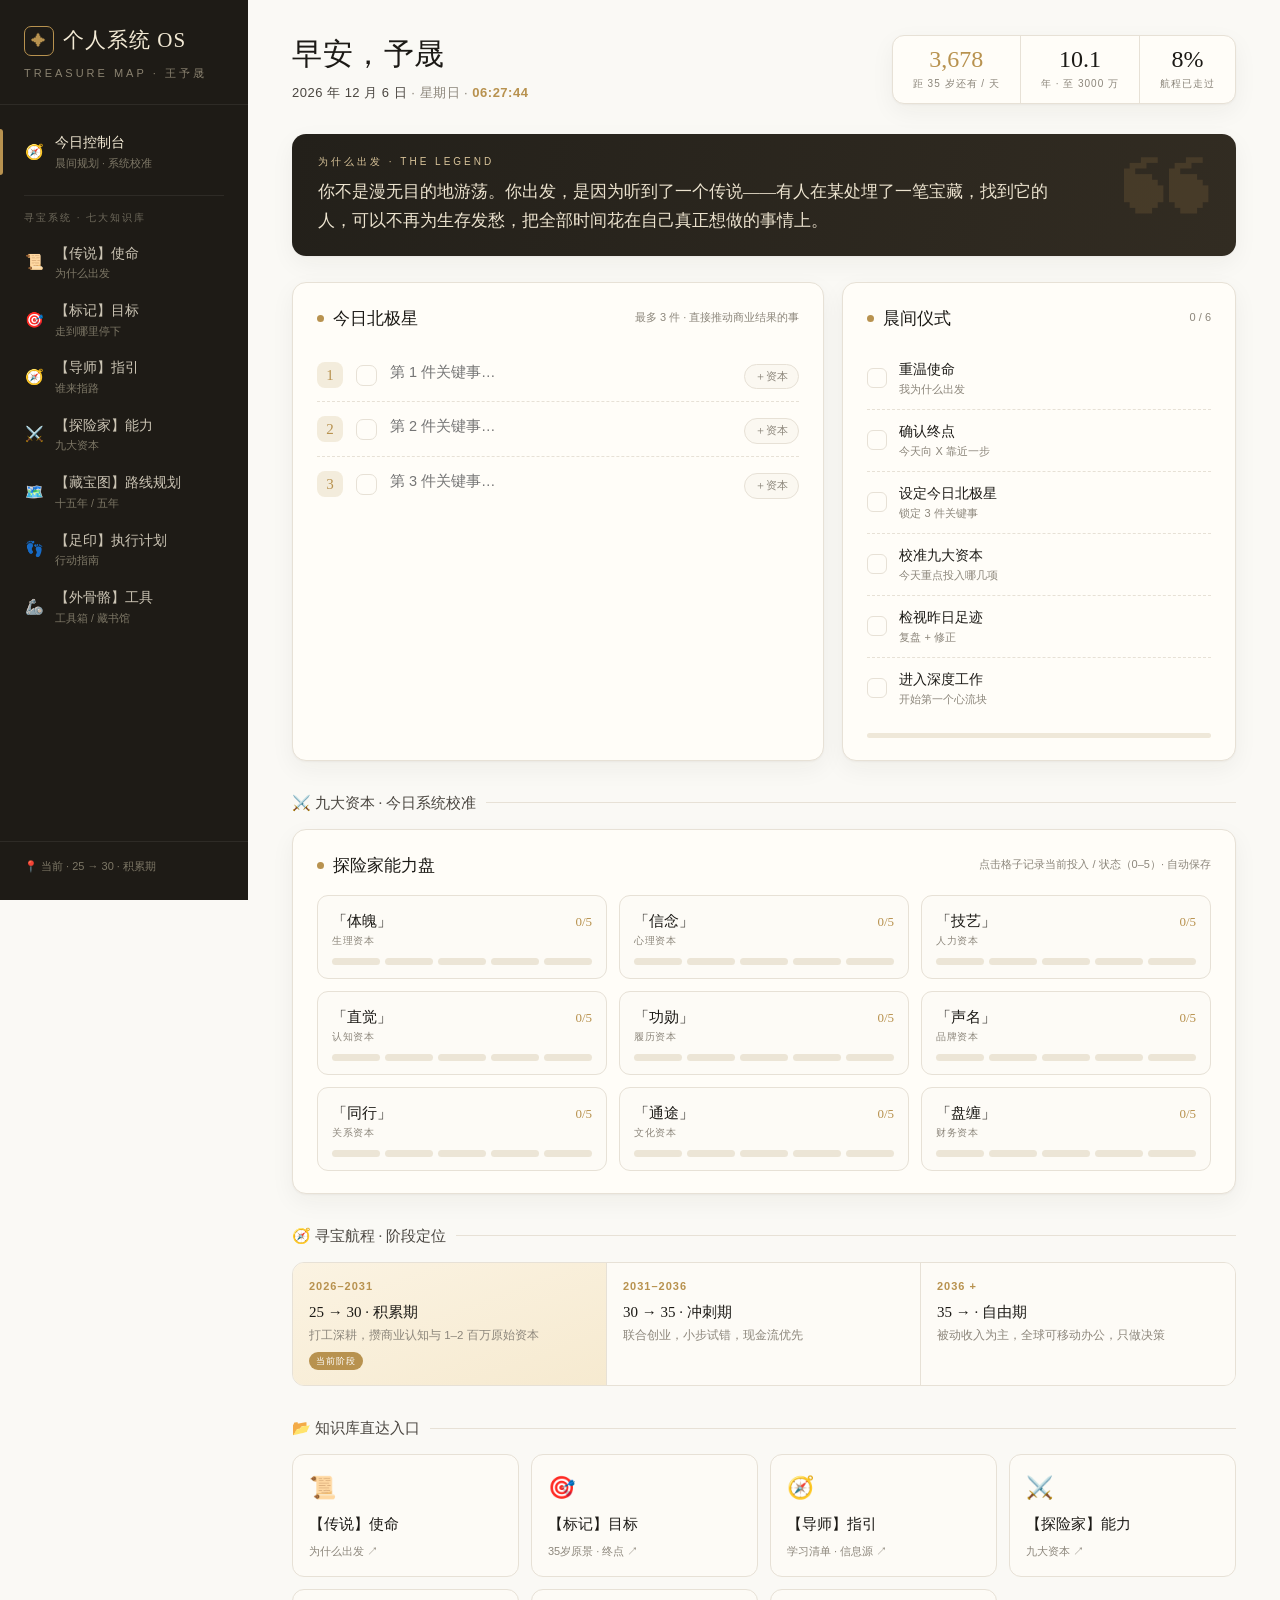
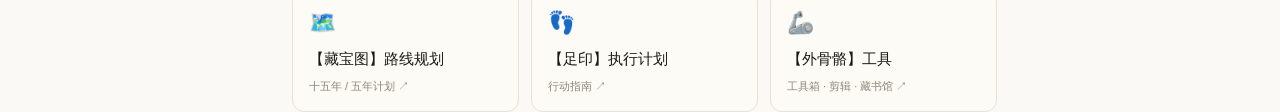
==== os/index.html @ bfb96352 "Add personal OS morning dashboard" ====
<!DOCTYPE html>
<html lang="zh-CN">
<head>
<meta charset="UTF-8">
<meta name="viewport" content="width=device-width, initial-scale=1.0">
<title>个人系统 OS · 晨间控制台</title>
<style>
  :root{
    --bg:#faf9f5;
    --ink:#1c1a16;
    --ink-soft:#4a4640;
    --muted:#8c867b;
    --line:#e7e1d6;
    --card:#fffdf8;
    --gold:#b8924f;
    --gold-soft:#d9c49a;
    --teal:#5a8a82;
    --rust:#a8623f;
    --sidebar:#1e1b16;
    --sidebar-soft:#2a2620;
    --shadow:0 1px 2px rgba(40,33,20,.04),0 8px 24px rgba(40,33,20,.05);
    --serif:"Songti SC","STSong","宋体","Source Han Serif SC",serif;
    --sans:"PingFang SC","SF Pro Text",-apple-system,"Helvetica Neue",sans-serif;
  }
  *{margin:0;padding:0;box-sizing:border-box}
  html,body{height:100%}
  body{
    background:var(--bg);color:var(--ink);font-family:var(--sans);
    font-size:14px;line-height:1.6;-webkit-font-smoothing:antialiased;
    display:flex;
  }
  ::-webkit-scrollbar{width:10px;height:10px}
  ::-webkit-scrollbar-thumb{background:#ddd6c8;border-radius:6px;border:2px solid var(--bg)}

  /* ── SIDEBAR ── */
  .sidebar{
    width:248px;flex-shrink:0;height:100vh;position:sticky;top:0;
    background:var(--sidebar);color:#d8d2c4;
    display:flex;flex-direction:column;padding:24px 0;
  }
  .brand{padding:0 24px 22px;border-bottom:1px solid rgba(255,255,255,.07);margin-bottom:18px}
  .brand .logo{
    font-family:var(--serif);font-size:21px;color:#f3ead5;letter-spacing:1px;
    display:flex;align-items:center;gap:9px;
  }
  .brand .logo .mark{
    width:30px;height:30px;border:1.5px solid var(--gold);border-radius:7px;
    display:grid;place-items:center;font-size:15px;color:var(--gold);
  }
  .brand .sub{font-size:11px;color:#8a8270;letter-spacing:3px;margin-top:7px;text-transform:uppercase}

  .nav-label{font-size:10px;letter-spacing:2px;color:#6f6a5c;padding:0 24px;margin:6px 0 8px;text-transform:uppercase}
  .nav{flex:1;overflow-y:auto;padding-bottom:10px}
  .nav::-webkit-scrollbar{width:0}
  .nav a{
    display:flex;align-items:center;gap:11px;padding:9px 24px;
    color:#cbc4b4;text-decoration:none;font-size:13.5px;position:relative;
    transition:background .15s,color .15s;
  }
  .nav a .ico{font-size:15px;width:20px;text-align:center;flex-shrink:0}
  .nav a .tx{flex:1}
  .nav a .tx small{display:block;font-size:10.5px;color:#7d7766;margin-top:1px}
  .nav a:hover{background:var(--sidebar-soft);color:#f3ead5}
  .nav a.home{color:#f3ead5}
  .nav a.home.active::before{content:"";position:absolute;left:0;top:6px;bottom:6px;width:3px;background:var(--gold);border-radius:0 3px 3px 0}
  .nav a .ext{font-size:10px;color:#6f6a5c;opacity:0}
  .nav a:hover .ext{opacity:1}
  .nav .divider{height:1px;background:rgba(255,255,255,.07);margin:14px 24px}

  .side-foot{padding:16px 24px 0;border-top:1px solid rgba(255,255,255,.07);font-size:11px;color:#7d7766}

  /* ── MAIN ── */
  .main{flex:1;min-width:0;padding:30px 44px 60px;max-width:1180px}

  .topbar{display:flex;justify-content:space-between;align-items:flex-end;margin-bottom:30px;flex-wrap:wrap;gap:18px}
  .hello h1{font-family:var(--serif);font-size:30px;font-weight:500;letter-spacing:.5px}
  .hello .date{color:var(--muted);font-size:13px;margin-top:5px;letter-spacing:.5px}
  .hello .date b{color:var(--ink-soft);font-weight:500}
  .clock{font-variant-numeric:tabular-nums;color:var(--gold);font-weight:600}

  .countdown{
    display:flex;gap:0;background:var(--card);border:1px solid var(--line);
    border-radius:12px;overflow:hidden;box-shadow:var(--shadow)
  }
  .cd-cell{padding:11px 20px;text-align:center;border-right:1px solid var(--line)}
  .cd-cell:last-child{border-right:none}
  .cd-cell .n{font-family:var(--serif);font-size:24px;color:var(--ink);line-height:1;font-variant-numeric:tabular-nums}
  .cd-cell .l{font-size:10px;color:var(--muted);letter-spacing:1px;margin-top:5px}
  .cd-cell.accent .n{color:var(--gold)}

  /* mission strip */
  .mission{
    background:linear-gradient(105deg,#23201a,#322c22);color:#ece3cf;
    border-radius:14px;padding:20px 26px;margin-bottom:26px;position:relative;overflow:hidden;
    box-shadow:var(--shadow)
  }
  .mission::after{content:"❝";position:absolute;right:22px;top:0px;font-size:90px;color:rgba(184,146,79,.16);font-family:var(--serif)}
  .mission .tag{font-size:10px;letter-spacing:3px;color:var(--gold-soft);text-transform:uppercase;margin-bottom:8px}
  .mission p{font-family:var(--serif);font-size:16.5px;line-height:1.75;max-width:760px}

  /* grid */
  .grid{display:grid;gap:18px}
  .g2{grid-template-columns:1.15fr .85fr}
  @media(max-width:980px){.g2{grid-template-columns:1fr}}

  .panel{background:var(--card);border:1px solid var(--line);border-radius:14px;padding:22px 24px;box-shadow:var(--shadow)}
  .panel-h{display:flex;align-items:center;justify-content:space-between;margin-bottom:16px}
  .panel-h .t{font-family:var(--serif);font-size:17px;display:flex;align-items:center;gap:9px}
  .panel-h .t .dot{width:7px;height:7px;border-radius:50%;background:var(--gold)}
  .panel-h .hint{font-size:11px;color:var(--muted)}

  /* priorities */
  .star{display:flex;align-items:flex-start;gap:13px;padding:12px 0;border-bottom:1px dashed var(--line)}
  .star:last-child{border-bottom:none}
  .star .idx{
    width:26px;height:26px;flex-shrink:0;border-radius:8px;background:#f3ecdc;color:var(--gold);
    font-family:var(--serif);font-size:15px;display:grid;place-items:center;margin-top:2px
  }
  .star.done .idx{background:var(--gold);color:#fff}
  .star input.txt{
    flex:1;border:none;background:transparent;font-family:var(--sans);font-size:14.5px;color:var(--ink);
    padding:4px 0;outline:none;border-bottom:1px solid transparent
  }
  .star input.txt:focus{border-bottom-color:var(--gold-soft)}
  .star.done input.txt{text-decoration:line-through;color:var(--muted)}
  .star .chk{
    width:21px;height:21px;flex-shrink:0;border:1.5px solid var(--line);border-radius:7px;cursor:pointer;
    margin-top:5px;display:grid;place-items:center;color:#fff;font-size:12px;transition:.15s
  }
  .star.done .chk{background:var(--teal);border-color:var(--teal)}
  .star .cap{
    flex-shrink:0;margin-top:4px;font-size:11px;color:var(--muted);border:1px solid var(--line);
    border-radius:20px;padding:3px 10px;background:#fbf8f1;cursor:pointer;white-space:nowrap
  }

  /* ritual */
  .ritual li{list-style:none;display:flex;align-items:center;gap:12px;padding:10px 0;border-bottom:1px dashed var(--line);cursor:pointer}
  .ritual li:last-child{border-bottom:none}
  .ritual .box{width:20px;height:20px;border:1.5px solid var(--line);border-radius:6px;display:grid;place-items:center;color:#fff;font-size:12px;flex-shrink:0;transition:.15s}
  .ritual li.on .box{background:var(--gold);border-color:var(--gold)}
  .ritual li.on .lab{color:var(--muted);text-decoration:line-through}
  .ritual .lab{font-size:14px}
  .ritual .lab small{display:block;font-size:11px;color:var(--muted);margin-top:1px}
  .ritual-bar{height:5px;background:#efe8d9;border-radius:4px;margin-top:14px;overflow:hidden}
  .ritual-bar i{display:block;height:100%;background:var(--gold);width:0;transition:width .35s}

  /* capitals */
  .caps{display:grid;grid-template-columns:repeat(3,1fr);gap:12px;margin-top:2px}
  @media(max-width:560px){.caps{grid-template-columns:repeat(2,1fr)}}
  .cap-card{border:1px solid var(--line);border-radius:11px;padding:13px 14px;background:#fdfbf6;transition:.15s}
  .cap-card:hover{border-color:var(--gold-soft);background:#fffdf8}
  .cap-card .hd{display:flex;justify-content:space-between;align-items:baseline;margin-bottom:9px}
  .cap-card .nm{font-family:var(--serif);font-size:15px}
  .cap-card .sub{font-size:10px;color:var(--muted);letter-spacing:.5px}
  .cap-card .score{font-family:var(--serif);font-size:13px;color:var(--gold)}
  .dots{display:flex;gap:5px}
  .dots .d{flex:1;height:7px;border-radius:4px;background:#ece5d6;cursor:pointer;transition:.12s}
  .dots .d.on{background:var(--gold)}
  .dots .d:hover{transform:scaleY(1.5)}

  /* phase timeline */
  .phases{display:grid;grid-template-columns:repeat(3,1fr);gap:0;border:1px solid var(--line);border-radius:12px;overflow:hidden;margin-top:2px}
  .ph{padding:15px 16px;border-right:1px solid var(--line);background:#fdfbf6}
  .ph:last-child{border-right:none}
  .ph.now{background:linear-gradient(160deg,#fbf3e2,#f6ead0)}
  .ph .yr{font-size:11px;color:var(--gold);letter-spacing:1px;font-weight:600}
  .ph .ti{font-family:var(--serif);font-size:15px;margin:5px 0 3px}
  .ph .de{font-size:11.5px;color:var(--muted);line-height:1.5}
  .ph.now .badge{display:inline-block;font-size:9px;background:var(--gold);color:#fff;padding:2px 7px;border-radius:10px;letter-spacing:1px;margin-top:7px}

  /* launch grid */
  .launch{display:grid;grid-template-columns:repeat(4,1fr);gap:12px}
  @media(max-width:880px){.launch{grid-template-columns:repeat(2,1fr)}}
  .lc{
    display:flex;flex-direction:column;gap:7px;text-decoration:none;color:var(--ink);
    border:1px solid var(--line);border-radius:12px;padding:15px 16px;background:#fdfbf6;transition:.15s
  }
  .lc:hover{border-color:var(--gold);transform:translateY(-2px);box-shadow:var(--shadow);background:#fffdf8}
  .lc .ic{font-size:22px}
  .lc .nm{font-family:var(--serif);font-size:15px}
  .lc .de{font-size:11px;color:var(--muted)}

  .sect-title{font-family:var(--serif);font-size:15px;color:var(--ink-soft);margin:30px 0 14px;display:flex;align-items:center;gap:10px}
  .sect-title::after{content:"";flex:1;height:1px;background:var(--line)}

  .saved-tip{position:fixed;bottom:22px;right:26px;background:var(--ink);color:#f3ead5;font-size:12px;padding:9px 16px;border-radius:20px;opacity:0;transform:translateY(8px);transition:.25s;pointer-events:none;z-index:50}
  .saved-tip.show{opacity:1;transform:translateY(0)}
</style>
</head>
<body>

<!-- ───────── SIDEBAR ───────── -->
<aside class="sidebar">
  <div class="brand">
    <div class="logo"><span class="mark">✦</span> 个人系统 OS</div>
    <div class="sub">Treasure Map · 王予晟</div>
  </div>

  <nav class="nav">
    <a href="#" class="home active"><span class="ico">🧭</span><span class="tx">今日控制台<small>晨间规划 · 系统校准</small></span></a>
    <div class="divider"></div>
    <div class="nav-label">寻宝系统 · 七大知识库</div>

    <a href="https://my.feishu.cn/wiki/W8bUwtfz1iXm40kJMo3cALyXnhd" target="_blank"><span class="ico">📜</span><span class="tx">【传说】使命<small>为什么出发</small></span><span class="ext">↗</span></a>
    <a href="https://my.feishu.cn/wiki/PboUwF8nfiOE4YkIFzfcn65tnSg" target="_blank"><span class="ico">🎯</span><span class="tx">【标记】目标<small>走到哪里停下</small></span><span class="ext">↗</span></a>
    <a href="https://my.feishu.cn/wiki/UaN1wxCb2ilBAKktVw6cxKWbnWg" target="_blank"><span class="ico">🧭</span><span class="tx">【导师】指引<small>谁来指路</small></span><span class="ext">↗</span></a>
    <a href="https://my.feishu.cn/wiki/TVHJw3Ap9iF0UckOXfgcaRYanTe" target="_blank"><span class="ico">⚔️</span><span class="tx">【探险家】能力<small>九大资本</small></span><span class="ext">↗</span></a>
    <a href="https://my.feishu.cn/wiki/DqWqw1ga5i4pvEkThVqc7hNpnsd" target="_blank"><span class="ico">🗺️</span><span class="tx">【藏宝图】路线规划<small>十五年 / 五年</small></span><span class="ext">↗</span></a>
    <a href="https://my.feishu.cn/wiki/Y8giw7XcXictGJkpiPCcrjdNnCc" target="_blank"><span class="ico">👣</span><span class="tx">【足印】执行计划<small>行动指南</small></span><span class="ext">↗</span></a>
    <a href="https://my.feishu.cn/wiki/VmKjwrm8QiIky1kIU89cDOdmn3g" target="_blank"><span class="ico">🦾</span><span class="tx">【外骨骼】工具<small>工具箱 / 藏书馆</small></span><span class="ext">↗</span></a>
  </nav>

  <div class="side-foot">
    <div id="phaseFoot">— 当前阶段 —</div>
  </div>
</aside>

<!-- ───────── MAIN ───────── -->
<main class="main">

  <div class="topbar">
    <div class="hello">
      <h1 id="greet">早安，予晟</h1>
      <div class="date" id="dateLine">加载中…</div>
    </div>
    <div class="countdown" id="countdown"></div>
  </div>

  <!-- 使命提醒 -->
  <div class="mission">
    <div class="tag">为什么出发 · The Legend</div>
    <p id="missionText">你不是漫无目的地游荡。你出发，是因为听到了一个传说——有人在某处埋了一笔宝藏，找到它的人，可以不再为生存发愁，把全部时间花在自己真正想做的事情上。</p>
  </div>

  <!-- 今日北极星 + 晨间仪式 -->
  <div class="grid g2">
    <div class="panel">
      <div class="panel-h">
        <div class="t"><span class="dot"></span>今日北极星</div>
        <div class="hint">最多 3 件 · 直接推动商业结果的事</div>
      </div>
      <div id="stars"></div>
    </div>

    <div class="panel">
      <div class="panel-h">
        <div class="t"><span class="dot"></span>晨间仪式</div>
        <div class="hint" id="ritualPct">0 / 6</div>
      </div>
      <ul class="ritual" id="ritual"></ul>
      <div class="ritual-bar"><i id="ritualFill"></i></div>
    </div>
  </div>

  <!-- 九大资本 -->
  <div class="sect-title">⚔️ 九大资本 · 今日系统校准</div>
  <div class="panel">
    <div class="panel-h">
      <div class="t"><span class="dot"></span>探险家能力盘</div>
      <div class="hint">点击格子记录当前投入 / 状态（0–5）· 自动保存</div>
    </div>
    <div class="caps" id="caps"></div>
  </div>

  <!-- 人生阶段 -->
  <div class="sect-title">🧭 寻宝航程 · 阶段定位</div>
  <div class="phases" id="phases"></div>

  <!-- 知识库入口 -->
  <div class="sect-title">📂 知识库直达入口</div>
  <div class="launch" id="launch"></div>

</main>

<div class="saved-tip" id="savedTip">已保存 ✓</div>

<script>
const $=(s,r=document)=>r.querySelector(s);
const todayKey=()=>{const d=new Date();return d.getFullYear()+'-'+String(d.getMonth()+1).padStart(2,'0')+'-'+String(d.getDate()).padStart(2,'0')};
const load=(k,f)=>{try{return JSON.parse(localStorage.getItem(k))??f}catch(e){return f}};
const save=(k,v)=>{localStorage.setItem(k,JSON.stringify(v));tip()};
let tipT;function tip(){const t=$('#savedTip');t.classList.add('show');clearTimeout(tipT);tipT=setTimeout(()=>t.classList.remove('show'),1100)}

/* ── 数据定义 ── */
const CAPITALS=[
  ['体魄','生理资本'],['信念','心理资本'],['技艺','人力资本'],
  ['直觉','认知资本'],['功勋','履历资本'],['声名','品牌资本'],
  ['同行','关系资本'],['通途','文化资本'],['盘缠','财务资本']
];
const RITUAL=[
  ['重温使命','我为什么出发'],
  ['确认终点','今天向 X 靠近一步'],
  ['设定今日北极星','锁定 3 件关键事'],
  ['校准九大资本','今天重点投入哪几项'],
  ['检视昨日足迹','复盘 + 修正'],
  ['进入深度工作','开始第一个心流块']
];
const KB=[
  ['📜','【传说】使命','为什么出发','W8bUwtfz1iXm40kJMo3cALyXnhd'],
  ['🎯','【标记】目标','35岁原景 · 终点','PboUwF8nfiOE4YkIFzfcn65tnSg'],
  ['🧭','【导师】指引','学习清单 · 信息源','UaN1wxCb2ilBAKktVw6cxKWbnWg'],
  ['⚔️','【探险家】能力','九大资本','TVHJw3Ap9iF0UckOXfgcaRYanTe'],
  ['🗺️','【藏宝图】路线规划','十五年 / 五年计划','DqWqw1ga5i4pvEkThVqc7hNpnsd'],
  ['👣','【足印】执行计划','行动指南','Y8giw7XcXictGJkpiPCcrjdNnCc'],
  ['🦾','【外骨骼】工具','工具箱 · 剪辑 · 藏书馆','VmKjwrm8QiIky1kIU89cDOdmn3g']
];
const PHASES=[
  ['2026–2031','25 → 30 · 积累期','打工深耕，攒商业认知与 1–2 百万原始资本',2026,2031],
  ['2031–2036','30 → 35 · 冲刺期','联合创业，小步试错，现金流优先',2031,2036],
  ['2036 +','35 → · 自由期','被动收入为主，全球可移动办公，只做决策',2036,2046]
];
const TARGET=new Date('2036-12-31T00:00:00');
const JOURNEY_START=new Date('2026-01-01T00:00:00');

/* ── 顶部时间 + 问候 ── */
function tickTop(){
  const now=new Date();
  const wd=['日','一','二','三','四','五','六'][now.getDay()];
  const hh=String(now.getHours()).padStart(2,'0');
  const mm=String(now.getMinutes()).padStart(2,'0');
  const ss=String(now.getSeconds()).padStart(2,'0');
  $('#dateLine').innerHTML=`<b>${now.getFullYear()} 年 ${now.getMonth()+1} 月 ${now.getDate()} 日</b> · 星期${wd} · <span class="clock">${hh}:${mm}:${ss}</span>`;
  const h=now.getHours();
  let g='早安';if(h>=11&&h<14)g='午安';else if(h>=14&&h<18)g='下午好';else if(h>=18||h<5)g='晚上好';
  $('#greet').textContent=g+'，予晟';
}
function renderCountdown(){
  const now=new Date();
  const daysLeft=Math.ceil((TARGET-now)/864e5);
  const total=(TARGET-JOURNEY_START)/864e5;
  const passed=(now-JOURNEY_START)/864e5;
  const pct=Math.max(0,Math.min(100,Math.round(passed/total*100)));
  const yrsLeft=(daysLeft/365).toFixed(1);
  $('#countdown').innerHTML=`
    <div class="cd-cell accent"><div class="n">${daysLeft.toLocaleString()}</div><div class="l">距 35 岁还有 / 天</div></div>
    <div class="cd-cell"><div class="n">${yrsLeft}</div><div class="l">年 · 至 3000 万</div></div>
    <div class="cd-cell"><div class="n">${pct}%</div><div class="l">航程已走过</div></div>`;
}

/* ── 北极星 ── */
function renderStars(){
  const k='plan_'+todayKey();
  const data=load(k,{stars:[{t:'',d:false,c:''},{t:'',d:false,c:''},{t:'',d:false,c:''}],ritual:[]});
  const box=$('#stars');box.innerHTML='';
  data.stars.forEach((s,i)=>{
    const row=document.createElement('div');
    row.className='star'+(s.d?' done':'');
    row.innerHTML=`
      <div class="idx">${i+1}</div>
      <div class="chk">${s.d?'✓':''}</div>
      <input class="txt" placeholder="第 ${i+1} 件关键事…" value="${(s.t||'').replace(/"/g,'&quot;')}">
      <div class="cap" title="点击切换它建设的资本">${s.c||'＋资本'}</div>`;
    row.querySelector('.chk').onclick=()=>{s.d=!s.d;save(k,data);renderStars()};
    row.querySelector('.txt').oninput=e=>{s.t=e.target.value;localStorage.setItem(k,JSON.stringify(data))};
    row.querySelector('.txt').onblur=()=>tip();
    row.querySelector('.cap').onclick=()=>{
      const names=CAPITALS.map(c=>c[0]);
      let idx=names.indexOf((s.c||'').replace('· ',''));
      idx=(idx+1)%(names.length+1);
      s.c=idx===names.length?'':'· '+names[idx];
      save(k,data);renderStars();
    };
    box.appendChild(row);
  });
}

/* ── 晨间仪式 ── */
function renderRitual(){
  const k='plan_'+todayKey();
  const data=load(k,{stars:[],ritual:[]});
  if(!data.ritual||data.ritual.length!==RITUAL.length)data.ritual=RITUAL.map(()=>false);
  const ul=$('#ritual');ul.innerHTML='';
  RITUAL.forEach((r,i)=>{
    const li=document.createElement('li');
    li.className=data.ritual[i]?'on':'';
    li.innerHTML=`<div class="box">${data.ritual[i]?'✓':''}</div><div class="lab">${r[0]}<small>${r[1]}</small></div>`;
    li.onclick=()=>{data.ritual[i]=!data.ritual[i];save(k,data);renderRitual()};
    ul.appendChild(li);
  });
  const done=data.ritual.filter(Boolean).length;
  $('#ritualPct').textContent=done+' / '+RITUAL.length;
  $('#ritualFill').style.width=(done/RITUAL.length*100)+'%';
}

/* ── 九大资本 ── */
function renderCaps(){
  const k='caps_'+todayKey();
  const data=load(k,CAPITALS.map(()=>0));
  const box=$('#caps');box.innerHTML='';
  CAPITALS.forEach((c,i)=>{
    const card=document.createElement('div');card.className='cap-card';
    let dots='';for(let j=1;j<=5;j++)dots+=`<div class="d ${j<=data[i]?'on':''}" data-v="${j}"></div>`;
    card.innerHTML=`<div class="hd"><div><div class="nm">「${c[0]}」</div><div class="sub">${c[1]}</div></div><div class="score">${data[i]}/5</div></div><div class="dots">${dots}</div>`;
    card.querySelectorAll('.d').forEach(d=>{
      d.onclick=()=>{const v=+d.dataset.v;data[i]=(data[i]===v)?v-1:v;save(k,data);renderCaps()};
    });
    box.appendChild(card);
  });
}

/* ── 阶段 ── */
function renderPhases(){
  const yr=new Date().getFullYear();
  const box=$('#phases');box.innerHTML='';
  let cur='';
  PHASES.forEach(p=>{
    const now=yr>=p[3]&&yr<p[4];
    if(now)cur=p[1];
    box.innerHTML+=`<div class="ph ${now?'now':''}"><div class="yr">${p[0]}</div><div class="ti">${p[1]}</div><div class="de">${p[2]}</div>${now?'<span class="badge">当前阶段</span>':''}</div>`;
  });
  $('#phaseFoot').innerHTML=`📍 当前 · ${cur||'积累期'}`;
}

/* ── 入口 ── */
function renderLaunch(){
  const box=$('#launch');box.innerHTML='';
  KB.forEach(([ic,nm,de,tok])=>{
    box.innerHTML+=`<a class="lc" href="https://my.feishu.cn/wiki/${tok}" target="_blank"><div class="ic">${ic}</div><div class="nm">${nm}</div><div class="de">${de} ↗</div></a>`;
  });
}

/* ── init ── */
tickTop();setInterval(tickTop,1000);
renderCountdown();setInterval(renderCountdown,3600000);
renderStars();renderRitual();renderCaps();renderPhases();renderLaunch();
</script>
</body>
</html>
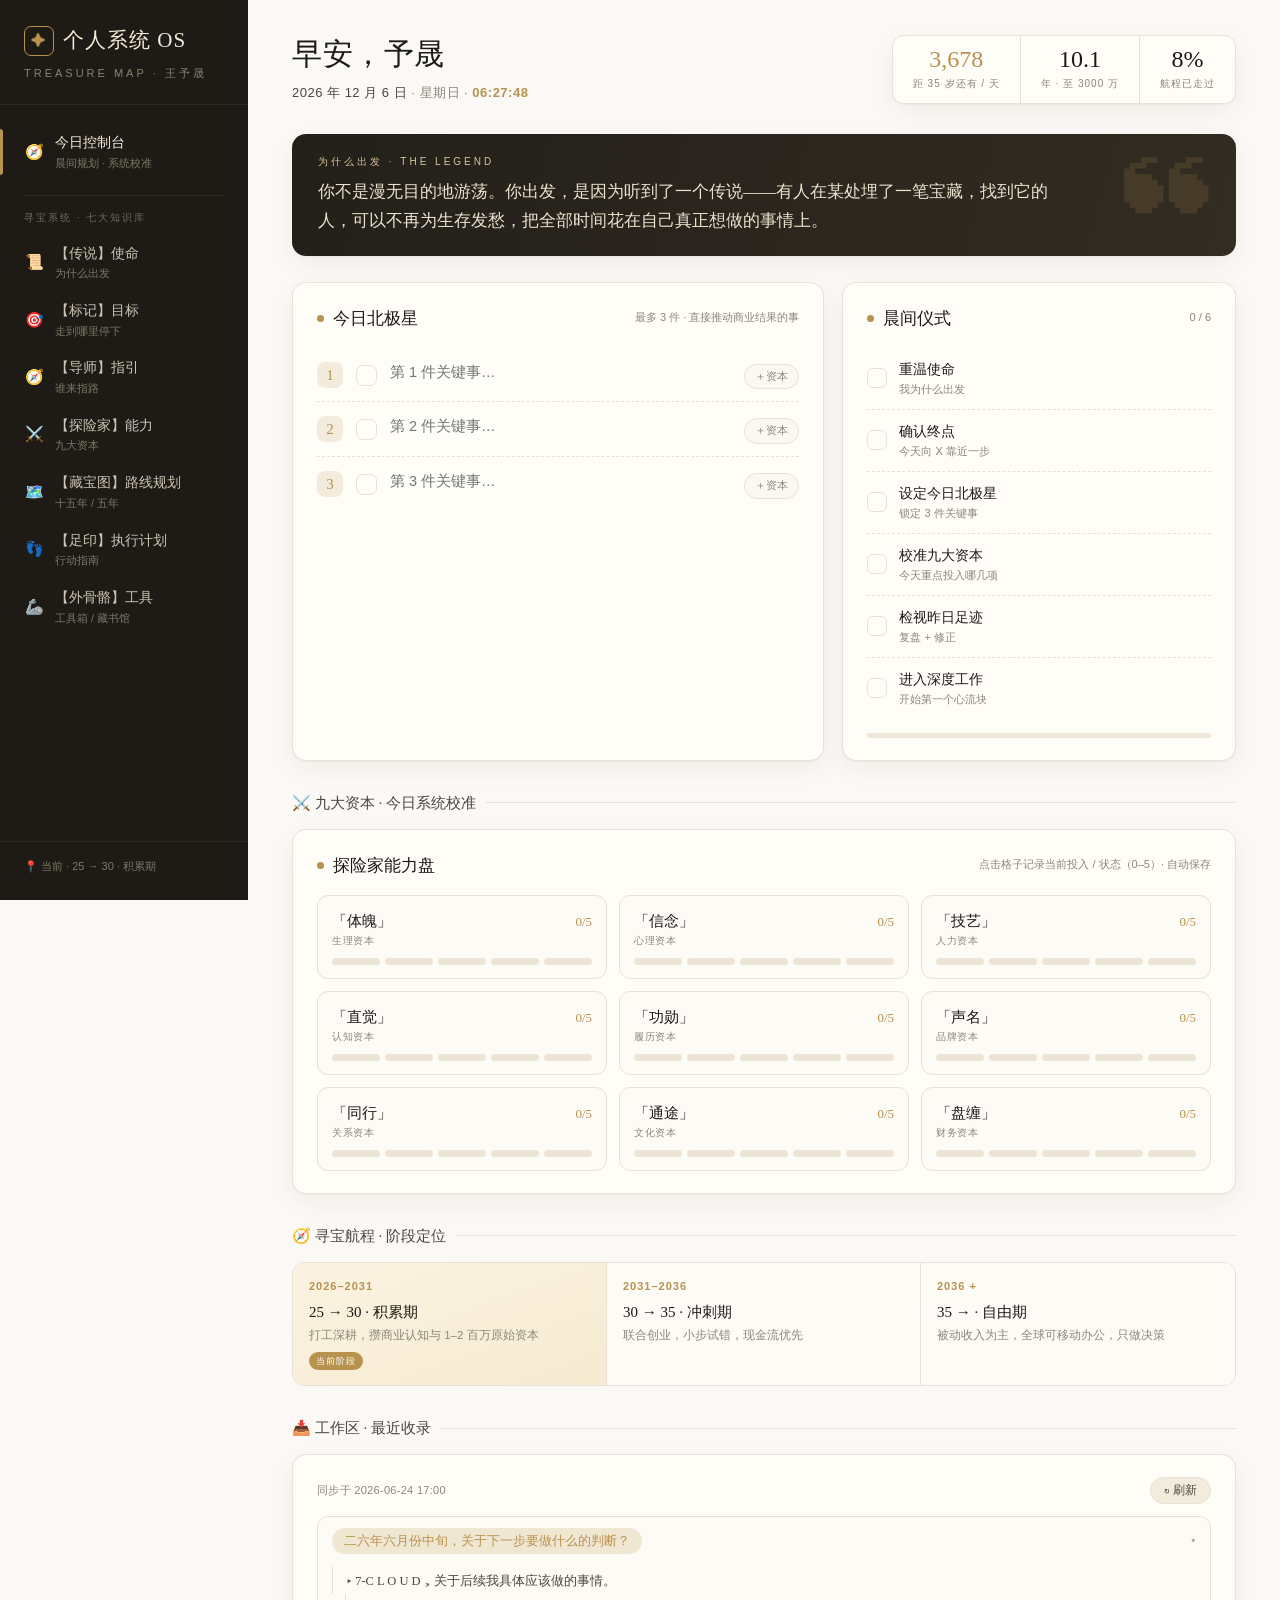
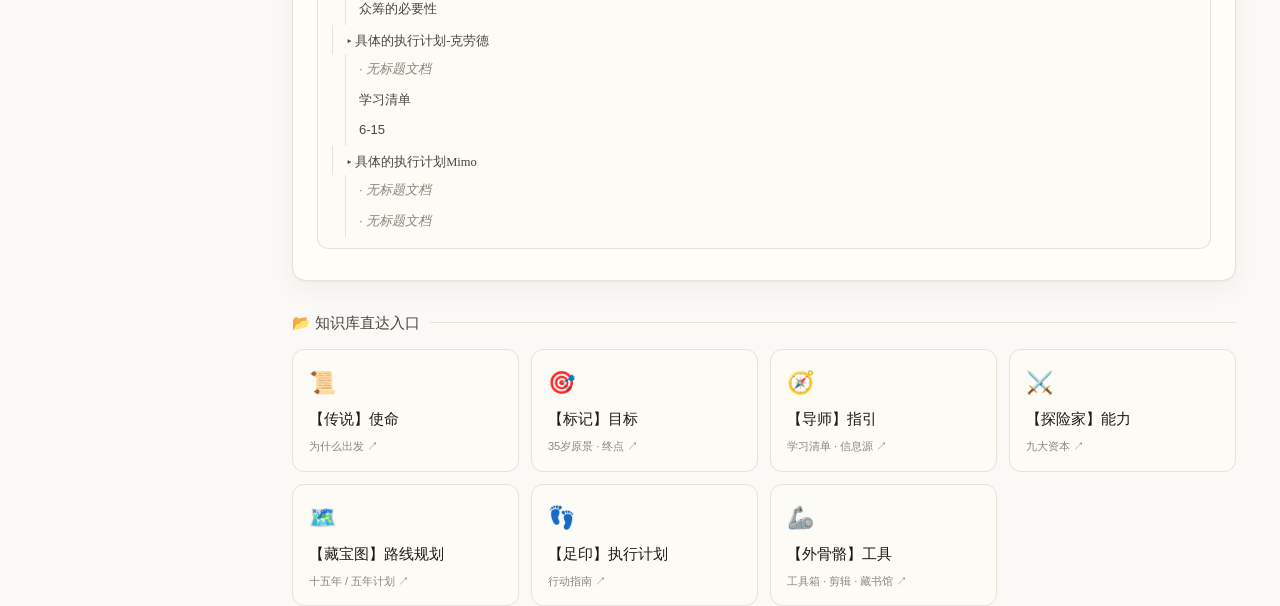
==== commit 5d0f7fc0: "Add workspace feed module + nightly sync script" ====
--- a/os/index.html
+++ b/os/index.html
@@ -180,6 +180,28 @@
   .lc .nm{font-family:var(--serif);font-size:15px}
   .lc .de{font-size:11px;color:var(--muted)}
 
+  /* feed module（工作区收录，克制低调） */
+  .feed-head{display:flex;align-items:center;justify-content:space-between;margin-bottom:12px}
+  .feed-meta{font-size:11px;color:var(--muted);letter-spacing:.3px}
+  .feed-refresh{font-size:11.5px;color:var(--ink-soft);background:#f3ecdc;border:1px solid var(--line);border-radius:18px;padding:5px 13px;cursor:pointer;transition:.15s}
+  .feed-refresh:hover{background:var(--gold);color:#fff;border-color:var(--gold)}
+  .feed-refresh.spin{opacity:.55;pointer-events:none}
+  .feed-group{border:1px solid var(--line);border-radius:11px;background:#fdfbf6;margin-bottom:9px;overflow:hidden}
+  .feed-group>summary{list-style:none;cursor:pointer;display:flex;align-items:center;gap:9px;padding:11px 14px}
+  .feed-group>summary::-webkit-details-marker{display:none}
+  .feed-group>summary .tag{font-size:12.5px;background:#f0e7d3;color:var(--gold);border-radius:20px;padding:3px 12px;font-family:var(--serif);text-decoration:none;transition:.15s}
+  .feed-group>summary .tag:hover{background:var(--gold);color:#fff}
+  .feed-group>summary .arr{margin-left:auto;color:var(--muted);font-size:11px;transition:.2s}
+  .feed-group[open]>summary .arr{transform:rotate(90deg)}
+  .feed-kids{padding:0 14px 11px}
+  .feed-link{display:block;text-decoration:none;color:var(--ink-soft);font-size:13px;padding:5px 0 5px 13px;border-left:1px solid var(--line);transition:.12s}
+  .feed-link:hover{color:var(--gold);border-left-color:var(--gold)}
+  .feed-tag2{display:block;text-decoration:none;font-family:var(--serif);font-size:12.5px;color:var(--ink-soft);padding:6px 0 3px 13px;border-left:1px solid var(--line);transition:.12s}
+  .feed-tag2:hover{color:var(--gold);border-left-color:var(--gold)}
+  .feed-sub{margin-left:13px}
+  .feed-link.untitled,.feed-tag2.untitled{color:var(--muted);font-style:italic}
+  .feed-empty{font-size:12.5px;color:var(--muted);padding:13px;text-align:center}
+
   .sect-title{font-family:var(--serif);font-size:15px;color:var(--ink-soft);margin:30px 0 14px;display:flex;align-items:center;gap:10px}
   .sect-title::after{content:"";flex:1;height:1px;background:var(--line)}
 
@@ -265,6 +287,16 @@
   <!-- 人生阶段 -->
   <div class="sect-title">🧭 寻宝航程 · 阶段定位</div>
   <div class="phases" id="phases"></div>
+
+  <!-- 工作区收录 -->
+  <div class="sect-title">📥 工作区 · 最近收录</div>
+  <div class="panel">
+    <div class="feed-head">
+      <div class="feed-meta" id="feedMeta">读取中…</div>
+      <button class="feed-refresh" id="feedRefresh" onclick="renderFeed()">↻ 刷新</button>
+    </div>
+    <div id="feedBox"></div>
+  </div>
 
   <!-- 知识库入口 -->
   <div class="sect-title">📂 知识库直达入口</div>
@@ -419,10 +451,43 @@
   });
 }
 
+/* ── 工作区收录 feed ── */
+function feedNode(n){
+  const has=n.title&&n.title.trim();
+  const title=has?n.title:'· 无标题文档';
+  const cls=has?'':' untitled';
+  if(n.children&&n.children.length){
+    return `<a class="feed-tag2${cls}" href="${n.url}" target="_blank">▸ ${title}</a>`
+         +`<div class="feed-sub">${n.children.map(feedNode).join('')}</div>`;
+  }
+  return `<a class="feed-link${cls}" href="${n.url}" target="_blank">${title}</a>`;
+}
+function renderFeed(){
+  const box=$('#feedBox'),btn=$('#feedRefresh');
+  if(btn)btn.classList.add('spin');
+  fetch('feed.json?_='+Date.now()).then(r=>r.json()).then(f=>{
+    $('#feedMeta').textContent='同步于 '+(f.generated_at||'').slice(0,16).replace('T',' ');
+    if(!f.items||!f.items.length){box.innerHTML='<div class="feed-empty">工作区暂无子文档</div>';return}
+    box.innerHTML=f.items.map((it,i)=>{
+      const has=it.title&&it.title.trim();
+      const title=has?it.title:'· 无标题';
+      const kids=(it.children&&it.children.length)
+        ? it.children.map(feedNode).join('')
+        : '<div class="feed-empty">（暂无子文档）</div>';
+      return `<details class="feed-group" ${i===0?'open':''}>`
+           +`<summary><a class="tag" href="${it.url}" target="_blank" onclick="event.stopPropagation()">${title}</a><span class="arr">▸</span></summary>`
+           +`<div class="feed-kids">${kids}</div></details>`;
+    }).join('');
+  }).catch(()=>{
+    box.innerHTML='<div class="feed-empty">暂无同步数据 —— 运行 update-feed 脚本后显示</div>';
+    $('#feedMeta').textContent='';
+  }).finally(()=>{if(btn)btn.classList.remove('spin')});
+}
+
 /* ── init ── */
 tickTop();setInterval(tickTop,1000);
 renderCountdown();setInterval(renderCountdown,3600000);
-renderStars();renderRitual();renderCaps();renderPhases();renderLaunch();
+renderStars();renderRitual();renderCaps();renderPhases();renderLaunch();renderFeed();
 </script>
 </body>
 </html>
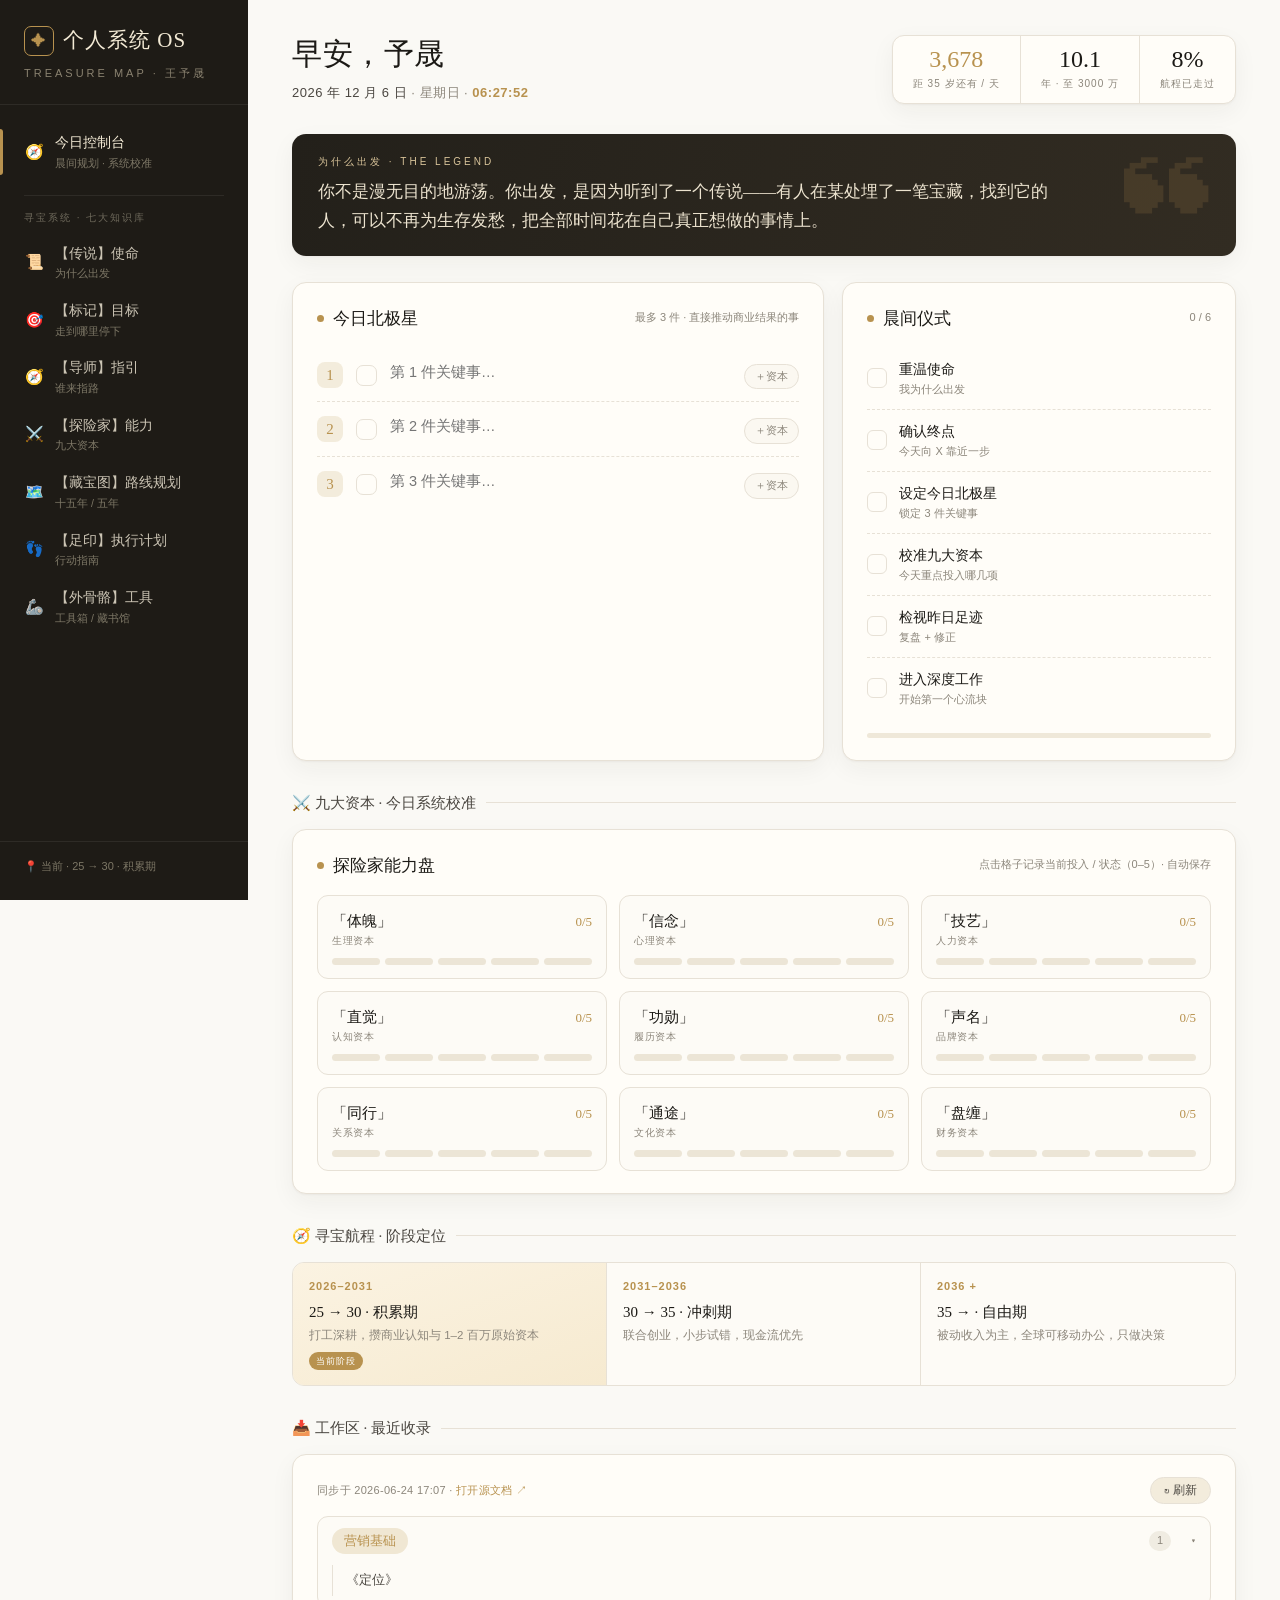
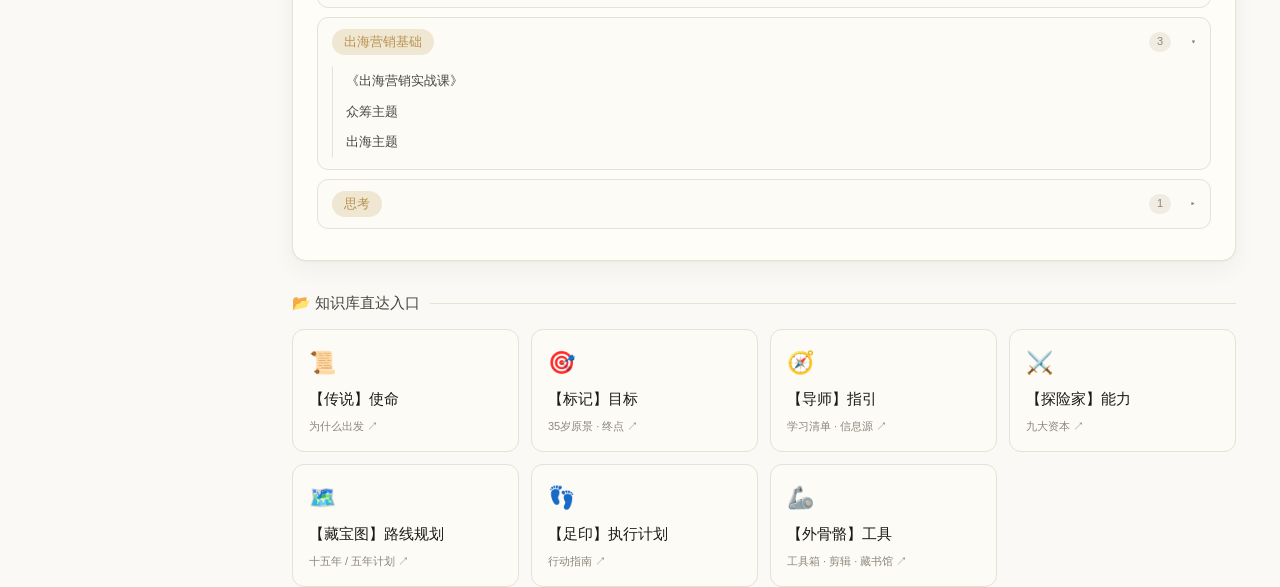
==== commit ffb410b9: "Fix feed source: parse inline doc refs grouped by headings" ====
--- a/os/index.html
+++ b/os/index.html
@@ -191,7 +191,8 @@
   .feed-group>summary::-webkit-details-marker{display:none}
   .feed-group>summary .tag{font-size:12.5px;background:#f0e7d3;color:var(--gold);border-radius:20px;padding:3px 12px;font-family:var(--serif);text-decoration:none;transition:.15s}
   .feed-group>summary .tag:hover{background:var(--gold);color:#fff}
-  .feed-group>summary .arr{margin-left:auto;color:var(--muted);font-size:11px;transition:.2s}
+  .feed-group>summary .cnt{margin-left:auto;font-size:11px;color:var(--muted);background:#f0ece2;border-radius:10px;padding:1px 8px;min-width:20px;text-align:center}
+  .feed-group>summary .arr{margin-left:10px;color:var(--muted);font-size:11px;transition:.2s}
   .feed-group[open]>summary .arr{transform:rotate(90deg)}
   .feed-kids{padding:0 14px 11px}
   .feed-link{display:block;text-decoration:none;color:var(--ink-soft);font-size:13px;padding:5px 0 5px 13px;border-left:1px solid var(--line);transition:.12s}
@@ -451,32 +452,27 @@
   });
 }
 
-/* ── 工作区收录 feed ── */
-function feedNode(n){
-  const has=n.title&&n.title.trim();
-  const title=has?n.title:'· 无标题文档';
-  const cls=has?'':' untitled';
-  if(n.children&&n.children.length){
-    return `<a class="feed-tag2${cls}" href="${n.url}" target="_blank">▸ ${title}</a>`
-         +`<div class="feed-sub">${n.children.map(feedNode).join('')}</div>`;
-  }
-  return `<a class="feed-link${cls}" href="${n.url}" target="_blank">${title}</a>`;
-}
+/* ── 工作区收录 feed（标题=小标签，下面=内联引用文档）── */
+function esc(s){return (s||'').replace(/&/g,'&amp;').replace(/</g,'&lt;').replace(/>/g,'&gt;')}
 function renderFeed(){
   const box=$('#feedBox'),btn=$('#feedRefresh');
   if(btn)btn.classList.add('spin');
   fetch('feed.json?_='+Date.now()).then(r=>r.json()).then(f=>{
-    $('#feedMeta').textContent='同步于 '+(f.generated_at||'').slice(0,16).replace('T',' ');
-    if(!f.items||!f.items.length){box.innerHTML='<div class="feed-empty">工作区暂无子文档</div>';return}
-    box.innerHTML=f.items.map((it,i)=>{
-      const has=it.title&&it.title.trim();
-      const title=has?it.title:'· 无标题';
-      const kids=(it.children&&it.children.length)
-        ? it.children.map(feedNode).join('')
-        : '<div class="feed-empty">（暂无子文档）</div>';
-      return `<details class="feed-group" ${i===0?'open':''}>`
-           +`<summary><a class="tag" href="${it.url}" target="_blank" onclick="event.stopPropagation()">${title}</a><span class="arr">▸</span></summary>`
-           +`<div class="feed-kids">${kids}</div></details>`;
+    const src=f.source&&f.source.url?` · <a href="${f.source.url}" target="_blank" style="color:var(--gold);text-decoration:none">打开源文档 ↗</a>`:'';
+    $('#feedMeta').innerHTML='同步于 '+(f.generated_at||'').slice(0,16).replace('T',' ')+src;
+    const groups=f.groups||[];
+    if(!groups.length){box.innerHTML='<div class="feed-empty">工作区暂无内容</div>';return}
+    box.innerHTML=groups.map((g,i)=>{
+      const docs=(g.docs&&g.docs.length)
+        ? g.docs.map(d=>{
+            const has=d.title&&d.title.trim()&&d.title!=='无标题文档';
+            return `<a class="feed-link${has?'':' untitled'}" href="${d.url}" target="_blank">${esc(d.title)}</a>`;
+          }).join('')
+        : '<div class="feed-empty">（该分类暂无文档）</div>';
+      return `<details class="feed-group" ${i<2?'open':''}>`
+           +`<summary><span class="tag">${esc(g.heading)}</span>`
+           +`<span class="cnt">${(g.docs||[]).length}</span><span class="arr">▸</span></summary>`
+           +`<div class="feed-kids">${docs}</div></details>`;
     }).join('');
   }).catch(()=>{
     box.innerHTML='<div class="feed-empty">暂无同步数据 —— 运行 update-feed 脚本后显示</div>';
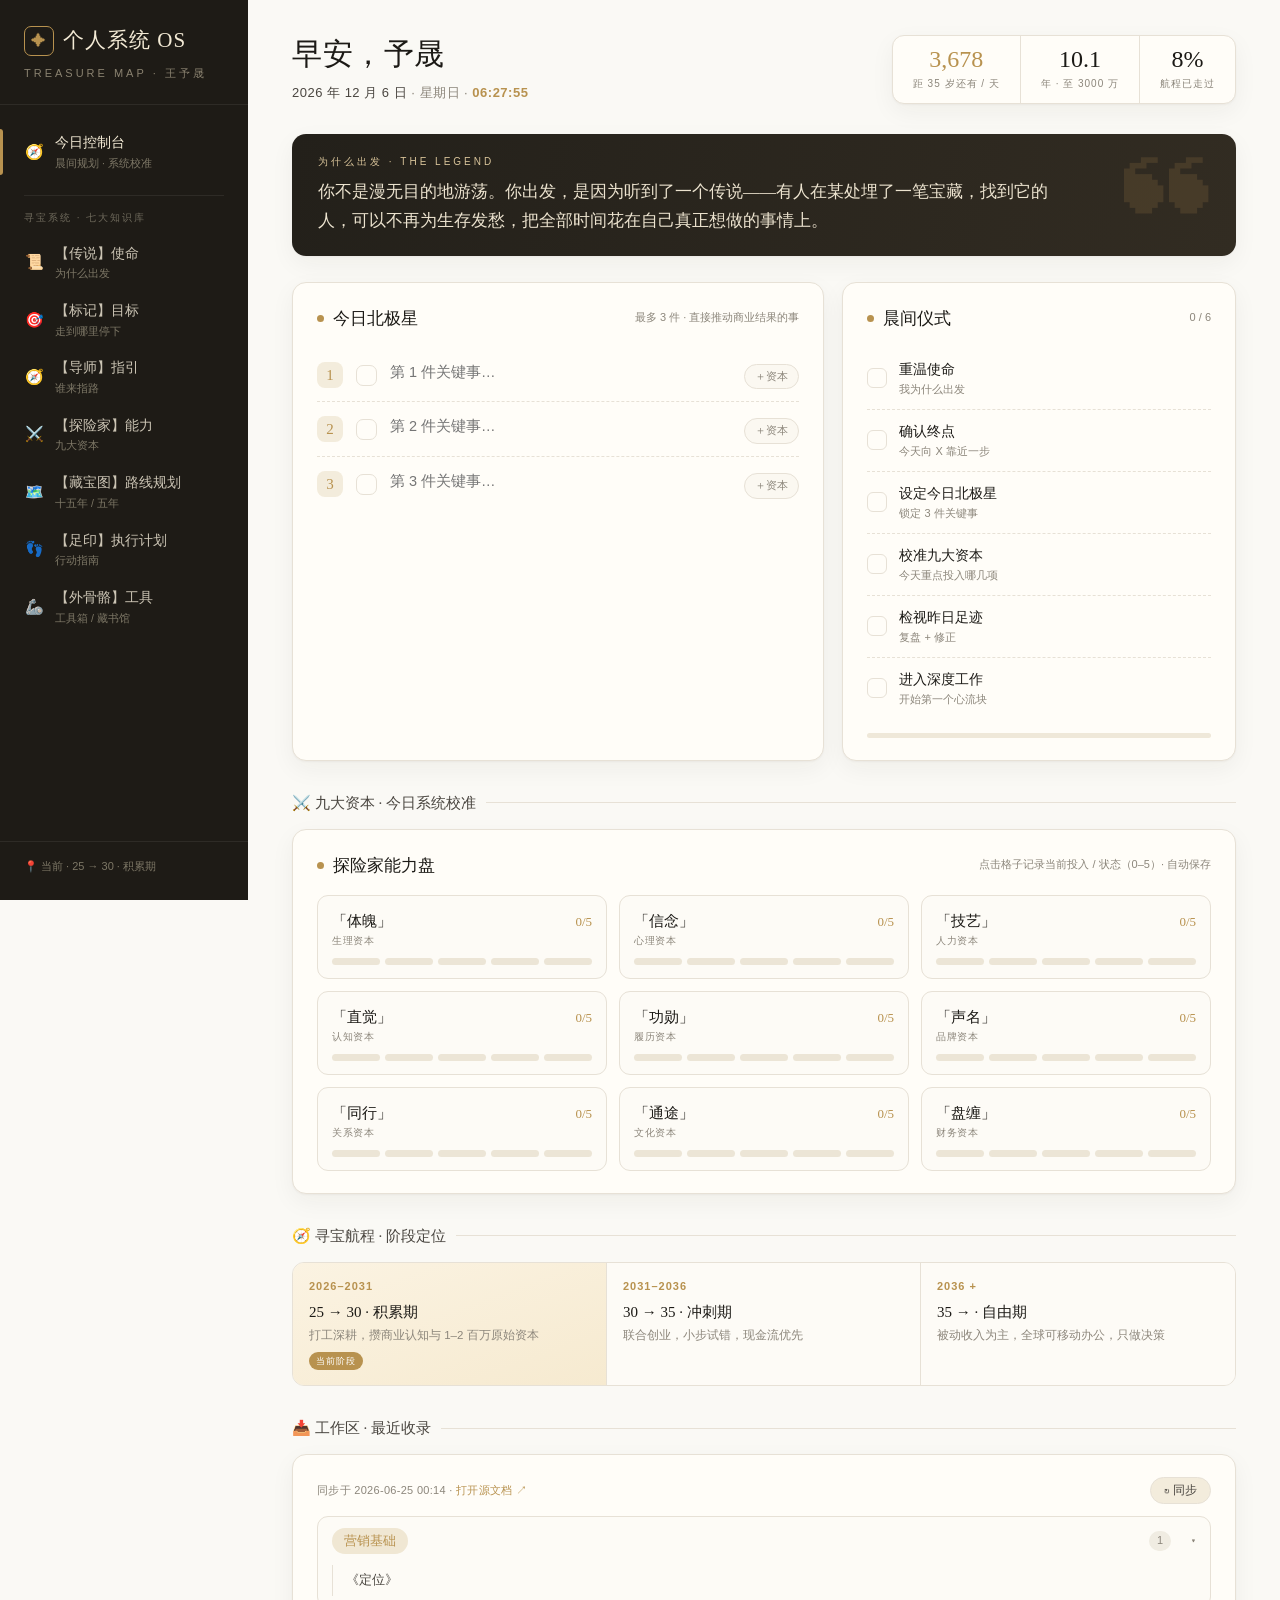
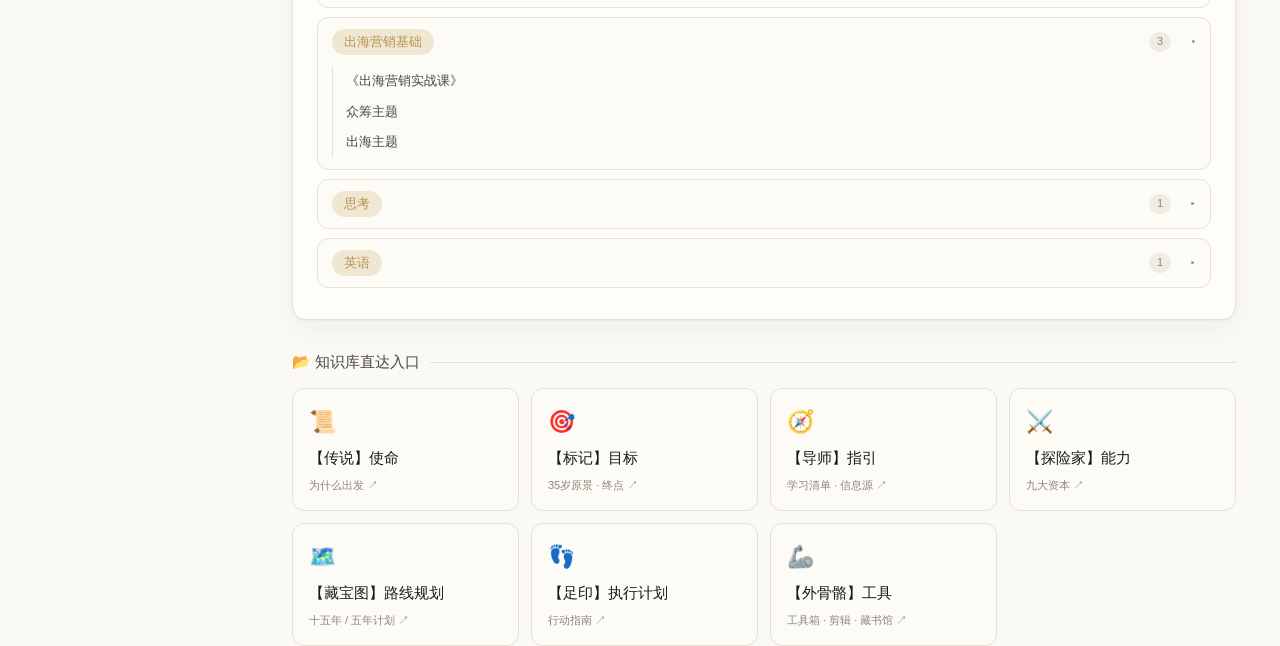
==== commit a18a2e89: "feat: 刷新按钮改为实时同步（本地服务触发飞书拉取）" ====
--- a/os/index.html
+++ b/os/index.html
@@ -294,7 +294,7 @@
   <div class="panel">
     <div class="feed-head">
       <div class="feed-meta" id="feedMeta">读取中…</div>
-      <button class="feed-refresh" id="feedRefresh" onclick="renderFeed()">↻ 刷新</button>
+      <button class="feed-refresh" id="feedRefresh" onclick="syncFeed()">↻ 同步</button>
     </div>
     <div id="feedBox"></div>
   </div>
@@ -454,30 +454,54 @@
 
 /* ── 工作区收录 feed（标题=小标签，下面=内联引用文档）── */
 function esc(s){return (s||'').replace(/&/g,'&amp;').replace(/</g,'&lt;').replace(/>/g,'&gt;')}
+// 把一份 feed 数据画到面板上
+function paintFeed(f){
+  const box=$('#feedBox');
+  const src=f.source&&f.source.url?` · <a href="${f.source.url}" target="_blank" style="color:var(--gold);text-decoration:none">打开源文档 ↗</a>`:'';
+  $('#feedMeta').innerHTML='同步于 '+(f.generated_at||'').slice(0,16).replace('T',' ')+src;
+  const groups=f.groups||[];
+  if(!groups.length){box.innerHTML='<div class="feed-empty">工作区暂无内容</div>';return}
+  box.innerHTML=groups.map((g,i)=>{
+    const docs=(g.docs&&g.docs.length)
+      ? g.docs.map(d=>{
+          const has=d.title&&d.title.trim()&&d.title!=='无标题文档';
+          return `<a class="feed-link${has?'':' untitled'}" href="${d.url}" target="_blank">${esc(d.title)}</a>`;
+        }).join('')
+      : '<div class="feed-empty">（该分类暂无文档）</div>';
+    return `<details class="feed-group" ${i<2?'open':''}>`
+         +`<summary><span class="tag">${esc(g.heading)}</span>`
+         +`<span class="cnt">${(g.docs||[]).length}</span><span class="arr">▸</span></summary>`
+         +`<div class="feed-kids">${docs}</div></details>`;
+  }).join('');
+}
+
+// 只读取静态 feed.json（页面初次加载用）
 function renderFeed(){
   const box=$('#feedBox'),btn=$('#feedRefresh');
   if(btn)btn.classList.add('spin');
-  fetch('feed.json?_='+Date.now()).then(r=>r.json()).then(f=>{
-    const src=f.source&&f.source.url?` · <a href="${f.source.url}" target="_blank" style="color:var(--gold);text-decoration:none">打开源文档 ↗</a>`:'';
-    $('#feedMeta').innerHTML='同步于 '+(f.generated_at||'').slice(0,16).replace('T',' ')+src;
-    const groups=f.groups||[];
-    if(!groups.length){box.innerHTML='<div class="feed-empty">工作区暂无内容</div>';return}
-    box.innerHTML=groups.map((g,i)=>{
-      const docs=(g.docs&&g.docs.length)
-        ? g.docs.map(d=>{
-            const has=d.title&&d.title.trim()&&d.title!=='无标题文档';
-            return `<a class="feed-link${has?'':' untitled'}" href="${d.url}" target="_blank">${esc(d.title)}</a>`;
-          }).join('')
-        : '<div class="feed-empty">（该分类暂无文档）</div>';
-      return `<details class="feed-group" ${i<2?'open':''}>`
-           +`<summary><span class="tag">${esc(g.heading)}</span>`
-           +`<span class="cnt">${(g.docs||[]).length}</span><span class="arr">▸</span></summary>`
-           +`<div class="feed-kids">${docs}</div></details>`;
-    }).join('');
-  }).catch(()=>{
-    box.innerHTML='<div class="feed-empty">暂无同步数据 —— 运行 update-feed 脚本后显示</div>';
+  fetch('feed.json?_='+Date.now()).then(r=>r.json()).then(paintFeed).catch(()=>{
+    box.innerHTML='<div class="feed-empty">暂无同步数据 —— 点「↻ 同步」从飞书拉取</div>';
     $('#feedMeta').textContent='';
   }).finally(()=>{if(btn)btn.classList.remove('spin')});
+}
+
+// 点「同步」：触发本地服务实时拉飞书 → 立即用返回的数据渲染；
+// 本地服务不可用（如在别的设备上打开）则退化为重新拉取静态 feed.json
+function syncFeed(){
+  const box=$('#feedBox'),btn=$('#feedRefresh'),meta=$('#feedMeta');
+  if(btn)btn.classList.add('spin');
+  if(meta)meta.textContent='正在从飞书同步…';
+  const ctrl=new AbortController();
+  const t=setTimeout(()=>ctrl.abort(),12000);
+  fetch('http://127.0.0.1:8787/sync?token=fp-sync-2026',{signal:ctrl.signal})
+    .then(r=>r.json())
+    .then(res=>{
+      clearTimeout(t);
+      if(res&&res.ok&&res.feed){ paintFeed(res.feed); }
+      else { renderFeed(); }
+    })
+    .catch(()=>{ clearTimeout(t); renderFeed(); })
+    .finally(()=>{if(btn)btn.classList.remove('spin')});
 }
 
 /* ── init ── */
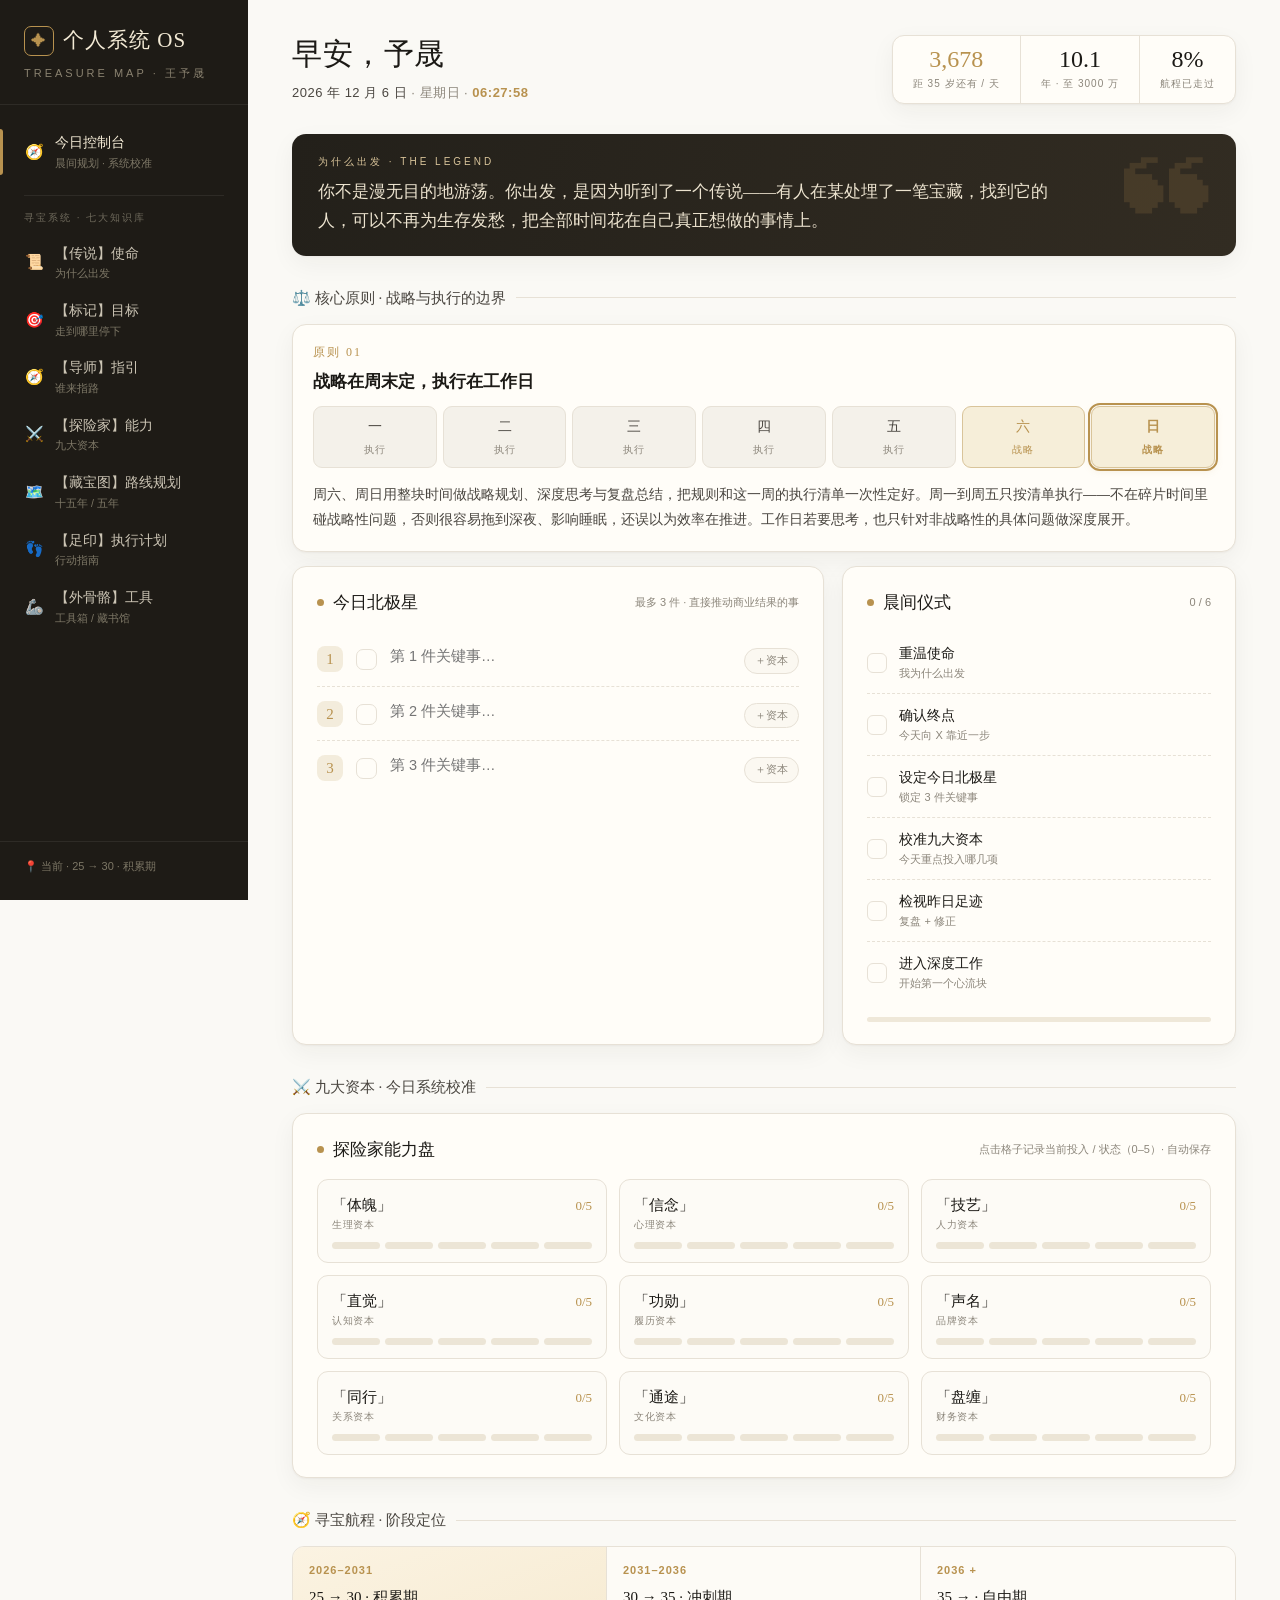
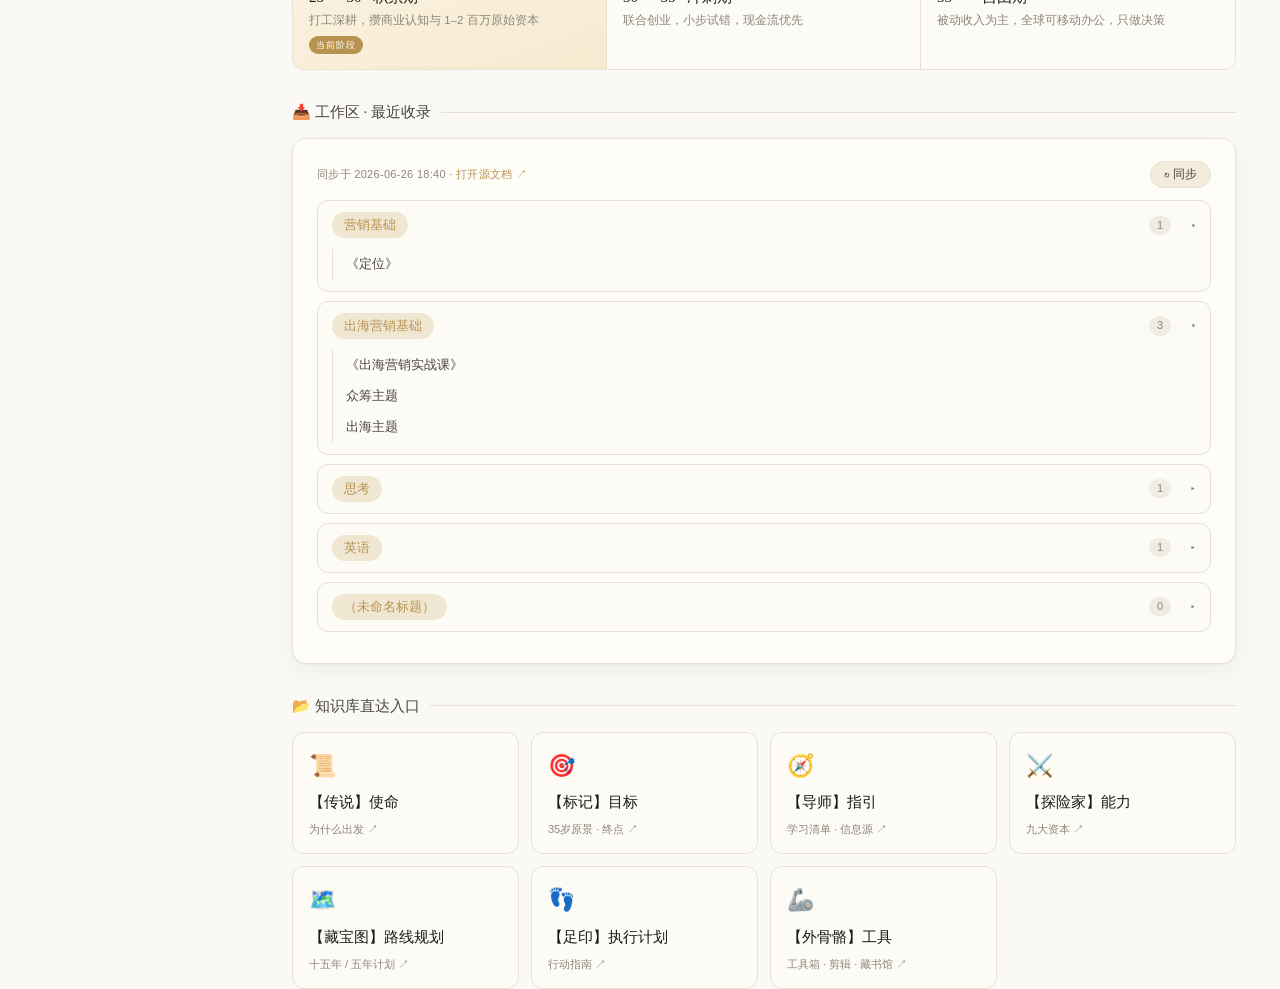
==== commit cd65e3b4: "feat: 新增「核心原则」模块（战略在周末/执行在工作日 + 周历条）" ====
--- a/os/index.html
+++ b/os/index.html
@@ -205,6 +205,19 @@
 
   .sect-title{font-family:var(--serif);font-size:15px;color:var(--ink-soft);margin:30px 0 14px;display:flex;align-items:center;gap:10px}
   .sect-title::after{content:"";flex:1;height:1px;background:var(--line)}
+  /* 核心原则 */
+  .principle{background:var(--card);border:1px solid var(--line);border-radius:14px;padding:18px 20px;box-shadow:var(--shadow);margin-bottom:14px}
+  .principle .p-label{font-family:var(--serif);font-size:12px;color:var(--gold);letter-spacing:2px;margin-bottom:7px}
+  .principle .p-title{font-family:var(--serif);font-size:17px;color:var(--ink);font-weight:600;margin-bottom:12px;line-height:1.5}
+  .principle .p-body{font-size:13.5px;color:var(--ink-soft);line-height:1.9}
+  .weekstrip{display:flex;gap:6px;margin-bottom:14px}
+  .weekstrip .d{flex:1;text-align:center;padding:9px 0;border-radius:9px;font-family:var(--serif);font-size:14px;border:1px solid var(--line);transition:.15s}
+  .weekstrip .d .lbl{display:block;font-size:10px;margin-top:3px;letter-spacing:1px}
+  .weekstrip .d.exec{background:#f4f1ea;color:var(--ink-soft)}
+  .weekstrip .d.exec .lbl{color:var(--muted)}
+  .weekstrip .d.strat{background:#f6eed9;color:var(--gold);border-color:var(--gold-soft)}
+  .weekstrip .d.strat .lbl{color:var(--gold)}
+  .weekstrip .d.today{outline:2px solid var(--gold);outline-offset:1px;font-weight:700;box-shadow:0 2px 8px rgba(184,146,79,.18)}
 
   .saved-tip{position:fixed;bottom:22px;right:26px;background:var(--ink);color:#f3ead5;font-size:12px;padding:9px 16px;border-radius:20px;opacity:0;transform:translateY(8px);transition:.25s;pointer-events:none;z-index:50}
   .saved-tip.show{opacity:1;transform:translateY(0)}
@@ -254,6 +267,10 @@
     <div class="tag">为什么出发 · The Legend</div>
     <p id="missionText">你不是漫无目的地游荡。你出发，是因为听到了一个传说——有人在某处埋了一笔宝藏，找到它的人，可以不再为生存发愁，把全部时间花在自己真正想做的事情上。</p>
   </div>
+
+  <!-- 核心原则 -->
+  <div class="sect-title">⚖️ 核心原则 · 战略与执行的边界</div>
+  <div id="principles"></div>
 
   <!-- 今日北极星 + 晨间仪式 -->
   <div class="grid g2">
@@ -454,6 +471,34 @@
 
 /* ── 工作区收录 feed（标题=小标签，下面=内联引用文档）── */
 function esc(s){return (s||'').replace(/&/g,'&amp;').replace(/</g,'&lt;').replace(/>/g,'&gt;')}
+
+/* ── 核心原则（数据驱动，加原则只需往数组里加一条）── */
+const PRINCIPLES = [
+  {
+    type:'time',
+    label:'原则 01',
+    title:'战略在周末定，执行在工作日',
+    body:'周六、周日用整块时间做战略规划、深度思考与复盘总结，把规则和这一周的执行清单一次性定好。周一到周五只按清单执行——不在碎片时间里碰战略性问题，否则很容易拖到深夜、影响睡眠，还误以为效率在推进。工作日若要思考，也只针对非战略性的具体问题做深度展开。'
+  }
+];
+function renderPrinciples(){
+  const box=$('#principles'); if(!box) return;
+  const today=new Date().getDay(); // 0 周日 … 6 周六
+  const days=[{n:'一',d:1},{n:'二',d:2},{n:'三',d:3},{n:'四',d:4},{n:'五',d:5},{n:'六',d:6},{n:'日',d:0}];
+  box.innerHTML=PRINCIPLES.map(p=>{
+    let strip='';
+    if(p.type==='time'){
+      strip='<div class="weekstrip">'+days.map(x=>{
+        const isWk=(x.d===0||x.d===6);
+        const cls=(isWk?'strat':'exec')+(x.d===today?' today':'');
+        return `<div class="d ${cls}">${x.n}<span class="lbl">${isWk?'战略':'执行'}</span></div>`;
+      }).join('')+'</div>';
+    }
+    return `<div class="principle"><div class="p-label">${esc(p.label)}</div>`
+         +`<div class="p-title">${esc(p.title)}</div>${strip}`
+         +`<div class="p-body">${esc(p.body)}</div></div>`;
+  }).join('');
+}
 // 把一份 feed 数据画到面板上
 function paintFeed(f){
   const box=$('#feedBox');
@@ -507,7 +552,7 @@
 /* ── init ── */
 tickTop();setInterval(tickTop,1000);
 renderCountdown();setInterval(renderCountdown,3600000);
-renderStars();renderRitual();renderCaps();renderPhases();renderLaunch();renderFeed();
+renderPrinciples();renderStars();renderRitual();renderCaps();renderPhases();renderLaunch();renderFeed();
 </script>
 </body>
 </html>
